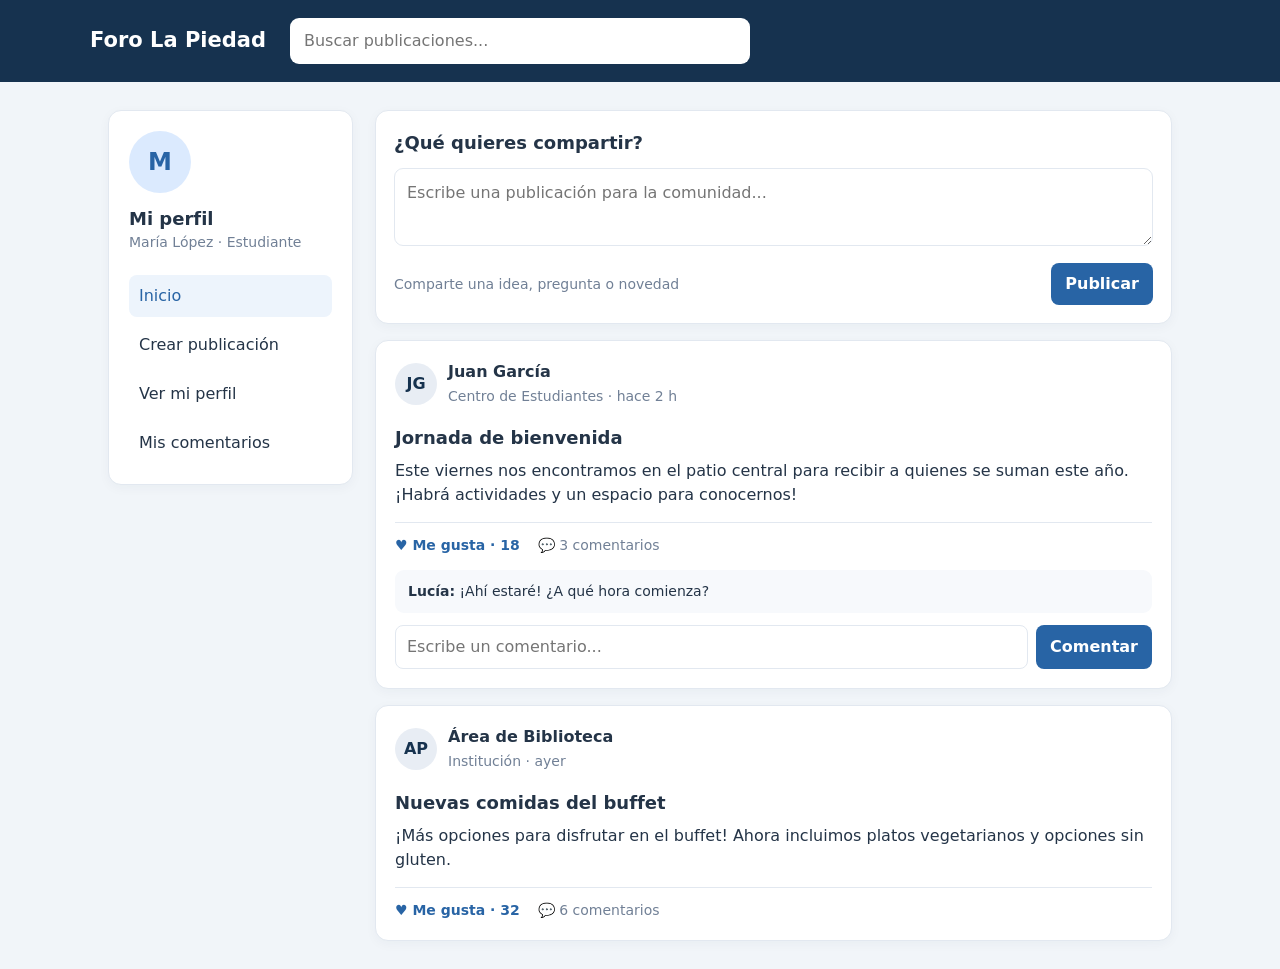
==== foro-institucional.html @ 3c2499c0 "interfaces de usuario MUY basicas" ====
<!doctype html>
<html lang="es">
<head>
  <meta charset="utf-8">
  <meta name="viewport" content="width=device-width, initial-scale=1">
  <title>Foro La Piedad</title>
  <link rel="stylesheet" href="style.css">
</head>
<body>
  <header>
    <h1>Foro La Piedad</h1>
    <input type="search" placeholder="Buscar publicaciones..." aria-label="Buscar publicaciones">
  </header>
  <div class="layout">
    <aside class="panel">
      <div class="avatar" aria-hidden="true">M</div>
      <div><h2>Mi perfil</h2><div class="muted">María López · Estudiante</div></div>
      <nav aria-label="Navegación del foro">
        <a href="#inicio">Inicio</a><a href="#publicar">Crear publicación</a><a href="#perfil">Ver mi perfil</a><a href="#comentarios">Mis comentarios</a>
      </nav>
    </aside>
    <main id="inicio">
      <section class="panel composer" id="publicar">
        <h2>¿Qué quieres compartir?</h2>
        <textarea placeholder="Escribe una publicación para la comunidad..."></textarea>
        <div class="compose-actions"><span class="muted">Comparte una idea, pregunta o novedad</span><button type="button">Publicar</button></div>
      </section>
      <article class="post">
        <div class="post-head"><div class="mini-avatar">JG</div><div><strong>Juan García</strong><span class="muted">Centro de Estudiantes · hace 2 h</span></div></div>
        <h3>Jornada de bienvenida</h3>
        <p>Este viernes nos encontramos en el patio central para recibir a quienes se suman este año. ¡Habrá actividades y un espacio para conocernos!</p>
        <div class="post-actions"><button type="button">♥ Me gusta · 18</button><span>💬 3 comentarios</span></div>
        <div class="comment" id="comentarios"><strong>Lucía:</strong> ¡Ahí estaré! ¿A qué hora comienza?</div>
        <div class="comment-form"><input type="text" placeholder="Escribe un comentario..." aria-label="Escribe un comentario"><button type="button">Comentar</button></div>
      </article>
      <article class="post">
        <div class="post-head"><div class="mini-avatar">AP</div><div><strong>Área de Biblioteca</strong><span class="muted">Institución · ayer</span></div></div>
        <h3>Nuevas comidas del buffet</h3>
        <p>¡Más opciones para disfrutar en el buffet! Ahora incluimos platos vegetarianos y opciones sin gluten.</p>
        <div class="post-actions"><button type="button">♥ Me gusta · 32</button><span>💬 6 comentarios</span></div>
      </article>
    </main>
  </div>
</body>
</html>
---- style.css ----
:root { --navy:#16324f; --blue:#2864a5; --pale:#f1f5f9; --ink:#243447; --muted:#718096; --line:#e2e8f0; }
    * { box-sizing:border-box; }
    body { margin:0; background:var(--pale); color:var(--ink); font:16px/1.5 system-ui,-apple-system,"Segoe UI",sans-serif; }
    header { background:var(--navy); color:white; padding:18px max(22px,calc((100% - 1100px)/2)); display:flex; align-items:center; gap:24px; }
    header h1 { font-size:21px; margin:0; white-space:nowrap; }
    header input { width:min(460px,50vw); border:0; border-radius:9px; padding:11px 14px; font:inherit; }
    .layout { max-width:1100px; margin:28px auto; padding:0 18px; display:grid; grid-template-columns:245px minmax(0,1fr); gap:22px; }
    .panel,.post { background:white; border:1px solid var(--line); border-radius:13px; box-shadow:0 3px 12px #16324f0a; }
    aside { padding:20px; height:max-content; }
    .avatar { width:62px; height:62px; border-radius:50%; background:#dbeafe; color:var(--blue); display:grid; place-items:center; font-size:24px; font-weight:700; margin-bottom:12px; }
    aside h2 { font-size:18px; margin:0; } .muted { color:var(--muted); font-size:14px; }
    nav { display:grid; gap:7px; margin-top:22px; } nav a { text-decoration:none; color:var(--ink); padding:9px 10px; border-radius:8px; } nav a:first-child,nav a:hover { background:#edf4fc; color:var(--blue); }
    main { display:grid; gap:16px; }
    .composer { padding:18px; } .composer h2 { margin:0 0 12px; font-size:18px; }
    textarea { width:100%; min-height:78px; resize:vertical; border:1px solid var(--line); border-radius:9px; padding:12px; font:inherit; }
    .compose-actions { display:flex; justify-content:space-between; align-items:center; gap:12px; margin-top:10px; }
    button { border:0; border-radius:8px; padding:9px 14px; background:var(--blue); color:white; font:inherit; font-weight:600; cursor:pointer; }
    .post { padding:19px; } .post-head { display:flex; align-items:center; gap:11px; }
    .mini-avatar { width:42px; height:42px; border-radius:50%; background:#e8edf4; display:grid; place-items:center; font-weight:700; color:var(--navy); }
    .post-head strong { display:block; } .post h3 { margin:16px 0 5px; font-size:18px; } .post p { margin:8px 0 15px; }
    .post-actions { border-top:1px solid var(--line); padding-top:12px; display:flex; gap:18px; color:var(--muted); font-size:14px; }
    .post-actions button { background:none; color:var(--blue); padding:0; font-weight:600; }
    .comment { margin-top:14px; background:#f7f9fc; border-radius:9px; padding:11px 13px; font-size:14px; }
    .comment-form { display:flex; gap:8px; margin-top:12px; } .comment-form input { flex:1; min-width:0; border:1px solid var(--line); border-radius:8px; padding:9px 11px; font:inherit; }
    @media(max-width:700px) { header { flex-wrap:wrap; gap:12px; } header input { order:3; width:100%; } .layout { grid-template-columns:1fr; margin-top:16px; } aside { display:flex; align-items:center; gap:14px; } aside nav { display:flex; flex-wrap:wrap; margin:0 0 0 auto; } aside .avatar { margin:0; flex:none; } }
    @media(max-width:450px) { aside { flex-wrap:wrap; } aside nav { width:100%; margin:0; } .compose-actions { align-items:flex-start; flex-direction:column; } }
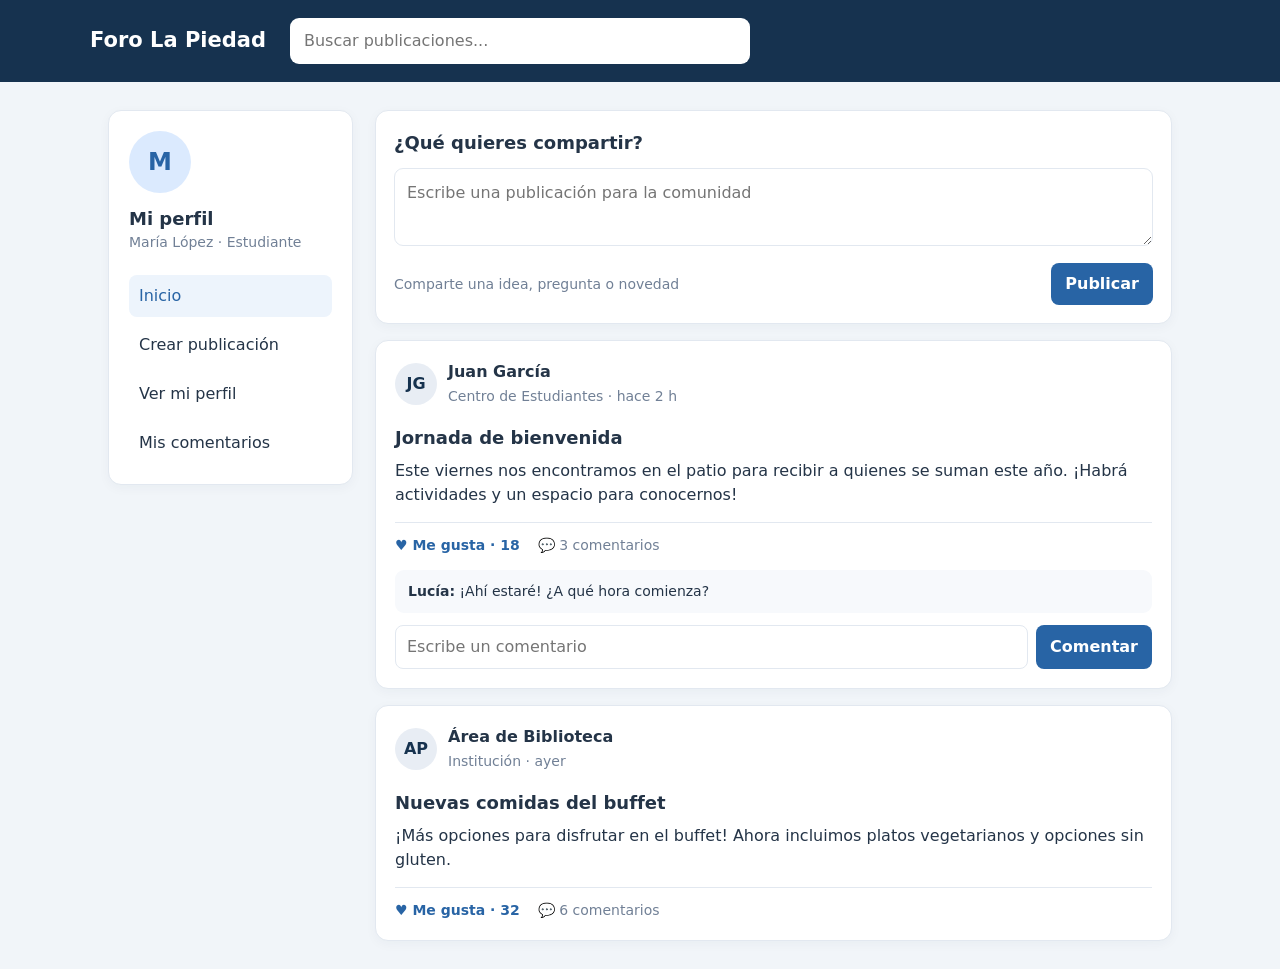
==== commit b8f7af0a: "Update placeholders in textarea and input fields" ====
--- a/foro-institucional.html
+++ b/foro-institucional.html
@@ -22,16 +22,16 @@
     <main id="inicio">
       <section class="panel composer" id="publicar">
         <h2>¿Qué quieres compartir?</h2>
-        <textarea placeholder="Escribe una publicación para la comunidad..."></textarea>
+        <textarea placeholder="Escribe una publicación para la comunidad"></textarea>
         <div class="compose-actions"><span class="muted">Comparte una idea, pregunta o novedad</span><button type="button">Publicar</button></div>
       </section>
       <article class="post">
         <div class="post-head"><div class="mini-avatar">JG</div><div><strong>Juan García</strong><span class="muted">Centro de Estudiantes · hace 2 h</span></div></div>
         <h3>Jornada de bienvenida</h3>
-        <p>Este viernes nos encontramos en el patio central para recibir a quienes se suman este año. ¡Habrá actividades y un espacio para conocernos!</p>
+        <p>Este viernes nos encontramos en el patio para recibir a quienes se suman este año. ¡Habrá actividades y un espacio para conocernos!</p>
         <div class="post-actions"><button type="button">♥ Me gusta · 18</button><span>💬 3 comentarios</span></div>
         <div class="comment" id="comentarios"><strong>Lucía:</strong> ¡Ahí estaré! ¿A qué hora comienza?</div>
-        <div class="comment-form"><input type="text" placeholder="Escribe un comentario..." aria-label="Escribe un comentario"><button type="button">Comentar</button></div>
+        <div class="comment-form"><input type="text" placeholder="Escribe un comentario" aria-label="Escribe un comentario"><button type="button">Comentar</button></div>
       </article>
       <article class="post">
         <div class="post-head"><div class="mini-avatar">AP</div><div><strong>Área de Biblioteca</strong><span class="muted">Institución · ayer</span></div></div>
